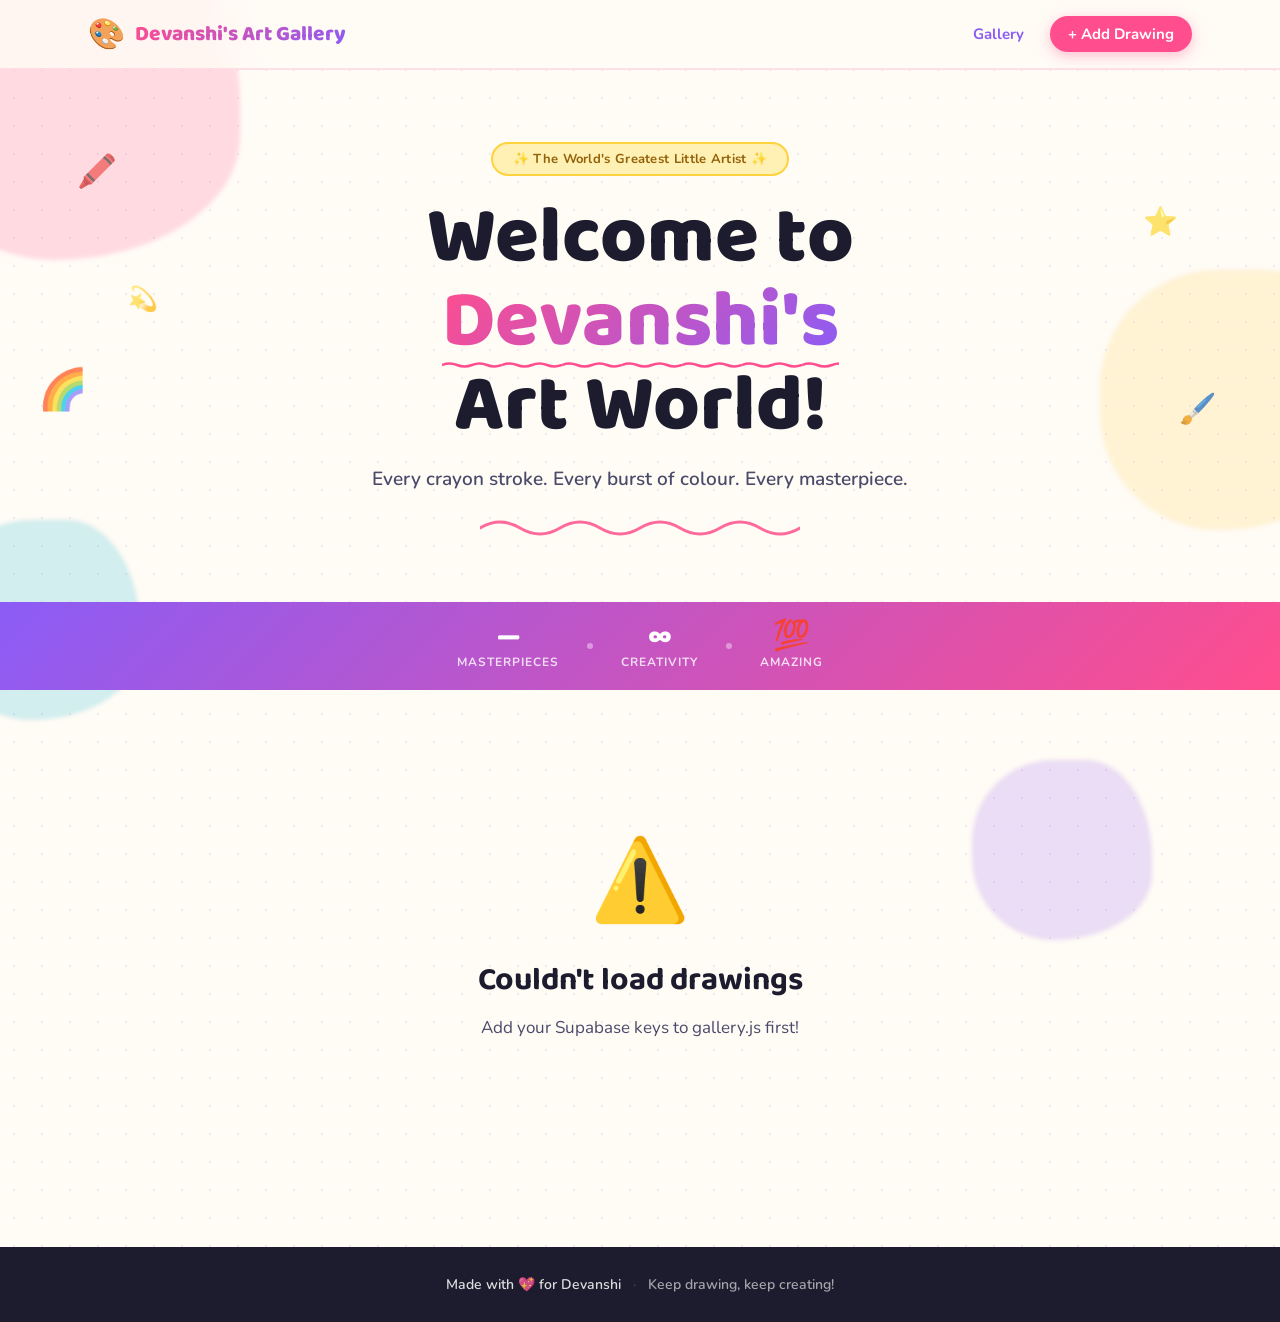
==== index.html @ 85f32cf2 "Add files via upload" ====
<!DOCTYPE html>
<html lang="en">
<head>
  <meta charset="UTF-8"/>
  <meta name="viewport" content="width=device-width, initial-scale=1.0"/>
  <title>Devanshi's Art Gallery 🎨</title>
  <link rel="stylesheet" href="style.css"/>
  <link href="https://fonts.googleapis.com/css2?family=Baloo+2:wght@400;600;800&family=Nunito:wght@400;600;700&display=swap" rel="stylesheet"/>
</head>
<body>

  <!-- Floating paint splotch decorations -->
  <div class="deco deco-1"></div>
  <div class="deco deco-2"></div>
  <div class="deco deco-3"></div>
  <div class="deco deco-4"></div>

  <!-- ===== HEADER ===== -->
  <header class="site-header">
    <div class="header-inner">
      <a href="index.html" class="logo">
        <span class="logo-palette">🎨</span>
        <span class="logo-text">Devanshi's Art Gallery</span>
      </a>
      <nav>
        <a href="index.html" class="nav-link nav-active">Gallery</a>
        <a href="upload.html" class="nav-link nav-upload">+ Add Drawing</a>
      </nav>
    </div>
  </header>

  <!-- ===== HERO ===== -->
  <section class="hero">
    <div class="hero-inner">
      <div class="hero-badge">✨ The World's Greatest Little Artist ✨</div>
      <h1 class="hero-title">
        Welcome to<br/>
        <span class="hero-highlight">Devanshi's</span><br/>
        Art World!
      </h1>
      <p class="hero-sub">Every crayon stroke. Every burst of colour. Every masterpiece.</p>
      <div class="hero-squiggles">
        <svg width="320" height="24" viewBox="0 0 320 24" fill="none">
          <path d="M0 12 Q20 0 40 12 Q60 24 80 12 Q100 0 120 12 Q140 24 160 12 Q180 0 200 12 Q220 24 240 12 Q260 0 280 12 Q300 24 320 12" stroke="#FF6B9D" stroke-width="3" fill="none" stroke-linecap="round"/>
        </svg>
      </div>
    </div>
    <!-- Big floating emoji art elements -->
    <div class="hero-floaties">
      <span class="floaty f1">🖍️</span>
      <span class="floaty f2">⭐</span>
      <span class="floaty f3">🌈</span>
      <span class="floaty f4">🖌️</span>
      <span class="floaty f5">💫</span>
    </div>
  </section>

  <!-- ===== STATS BAR ===== -->
  <div class="stats-bar">
    <div class="stats-inner">
      <div class="stat">
        <span class="stat-num" id="drawing-count">—</span>
        <span class="stat-label">Masterpieces</span>
      </div>
      <div class="stat-dot"></div>
      <div class="stat">
        <span class="stat-num">∞</span>
        <span class="stat-label">Creativity</span>
      </div>
      <div class="stat-dot"></div>
      <div class="stat">
        <span class="stat-num">💯</span>
        <span class="stat-label">Amazing</span>
      </div>
    </div>
  </div>

  <!-- ===== GALLERY ===== -->
  <main class="gallery-section">

    <!-- Loading -->
    <div id="loading" class="loading-wrap">
      <div class="paint-loader">
        <div class="paint-drop pd1"></div>
        <div class="paint-drop pd2"></div>
        <div class="paint-drop pd3"></div>
      </div>
      <p class="loading-text">Loading Devanshi's masterpieces...</p>
    </div>

    <!-- Empty state -->
    <div id="empty-state" class="empty-state" style="display:none">
      <div class="empty-art">🖼️</div>
      <h2>The gallery awaits!</h2>
      <p>No drawings yet — be the first to add one!</p>
      <a href="upload.html" class="btn-primary">Add First Drawing</a>
    </div>

    <!-- Error state -->
    <div id="error-state" class="error-state" style="display:none">
      <div class="empty-art">⚠️</div>
      <h2>Couldn't load drawings</h2>
      <p id="error-detail">Check your Supabase keys in gallery.js</p>
    </div>

    <!-- Grid -->
    <div id="gallery-grid" class="gallery-grid" style="display:none"></div>

  </main>

  <!-- ===== FOOTER ===== -->
  <footer class="site-footer">
    <div class="footer-inner">
      <span class="footer-heart">Made with 💖 for Devanshi</span>
      <span class="footer-dot">·</span>
      <span>Keep drawing, keep creating!</span>
    </div>
  </footer>

  <script src="gallery.js"></script>
</body>
</html>
---- style.css ----
/* ==============================================
   DEVANSHI'S ART GALLERY — style.css v2
   Bold, vibrant, alive with colour and motion
   ============================================== */

@import url('https://fonts.googleapis.com/css2?family=Baloo+2:wght@400;600;800&family=Nunito:wght@400;600;700&display=swap');

/* ── Variables ── */
:root {
  --pink:      #FF4D8D;
  --pink-lt:   #FFB3D1;
  --yellow:    #FFD23F;
  --yellow-lt: #FFF0B3;
  --purple:    #8B5CF6;
  --purple-lt: #DDD6FE;
  --teal:      #06B6D4;
  --teal-lt:   #CFFAFE;
  --orange:    #F97316;
  --orange-lt: #FFEDD5;
  --green:     #22C55E;
  --green-lt:  #DCFCE7;
  --red:       #EF4444;
  --bg:        #FFFBF5;
  --ink:       #1C1C2E;
  --ink-mid:   #4A4A6A;
  --ink-lt:    #8888AA;
  --white:     #FFFFFF;
  --card-r:    22px;
  --shadow-sm: 0 4px 16px rgba(0,0,0,0.09);
  --shadow-md: 0 8px 32px rgba(0,0,0,0.13);
  --shadow-lg: 0 16px 48px rgba(0,0,0,0.16);
  --font-h: 'Baloo 2', cursive;
  --font-b: 'Nunito', sans-serif;
}

*, *::before, *::after { box-sizing: border-box; margin: 0; padding: 0; }
html { scroll-behavior: smooth; }

body {
  font-family: var(--font-b);
  background-color: var(--bg);
  /* Subtle dot-grid background — gives a sketchbook feel */
  background-image: radial-gradient(circle, rgba(139,92,246,0.12) 1px, transparent 1px);
  background-size: 28px 28px;
  color: var(--ink);
  overflow-x: hidden;
}

a { text-decoration: none; color: inherit; }
img { max-width: 100%; display: block; }
button { font-family: var(--font-b); cursor: pointer; border: none; }

/* ── Floating paint-splotch decorations ── */
.deco {
  position: fixed;
  border-radius: 50% 40% 60% 50% / 50% 60% 40% 50%;
  pointer-events: none;
  z-index: 0;
  opacity: 0.18;
  filter: blur(2px);
}
.deco-1 { width: 340px; height: 340px; background: var(--pink);   top: -80px;  left: -100px; animation: drift 12s ease-in-out infinite; }
.deco-2 { width: 260px; height: 260px; background: var(--yellow); top: 30%;    right: -80px; animation: drift 16s ease-in-out infinite reverse; }
.deco-3 { width: 200px; height: 200px; background: var(--teal);   bottom: 20%; left: -60px;  animation: drift 14s ease-in-out infinite 2s; }
.deco-4 { width: 180px; height: 180px; background: var(--purple); bottom: -40px; right: 10%; animation: drift 10s ease-in-out infinite 1s reverse; }

@keyframes drift {
  0%,100% { transform: translate(0,0) rotate(0deg); }
  33%      { transform: translate(18px,-14px) rotate(5deg); }
  66%      { transform: translate(-12px,10px) rotate(-3deg); }
}

/* ==============================================
   HEADER
   ============================================== */
.site-header {
  position: sticky;
  top: 0;
  z-index: 200;
  background: rgba(255,251,245,0.85);
  backdrop-filter: blur(16px);
  -webkit-backdrop-filter: blur(16px);
  border-bottom: 2px solid rgba(255,77,141,0.15);
}

.header-inner {
  max-width: 1160px;
  margin: 0 auto;
  padding: 0 28px;
  height: 68px;
  display: flex;
  align-items: center;
  justify-content: space-between;
}

.logo {
  display: flex;
  align-items: center;
  gap: 10px;
  text-decoration: none;
}
.logo-palette { font-size: 30px; animation: wobble 3s ease-in-out infinite; display: inline-block; }
@keyframes wobble {
  0%,100% { transform: rotate(-8deg); }
  50%      { transform: rotate(8deg); }
}
.logo-text {
  font-family: var(--font-h);
  font-weight: 800;
  font-size: 21px;
  background: linear-gradient(135deg, var(--pink) 0%, var(--purple) 100%);
  -webkit-background-clip: text;
  -webkit-text-fill-color: transparent;
  background-clip: text;
}

nav { display: flex; align-items: center; gap: 8px; }

.nav-link {
  font-weight: 700;
  font-size: 15px;
  color: var(--ink-mid);
  padding: 8px 18px;
  border-radius: 50px;
  transition: all 0.2s;
}
.nav-link:hover { background: var(--purple-lt); color: var(--purple); }
.nav-active     { color: var(--purple) !important; }

.nav-upload {
  background: var(--pink);
  color: var(--white) !important;
  box-shadow: 0 4px 14px rgba(255,77,141,0.35);
  transition: transform 0.15s, box-shadow 0.15s;
}
.nav-upload:hover {
  transform: translateY(-2px);
  box-shadow: 0 8px 22px rgba(255,77,141,0.45);
  background: var(--pink);
}

/* ==============================================
   HERO
   ============================================== */
.hero {
  position: relative;
  text-align: center;
  padding: 72px 24px 56px;
  overflow: hidden;
  z-index: 1;
}

.hero-badge {
  display: inline-block;
  background: var(--yellow-lt);
  border: 2px solid var(--yellow);
  color: #92620A;
  font-weight: 700;
  font-size: 13px;
  padding: 6px 20px;
  border-radius: 50px;
  margin-bottom: 20px;
  letter-spacing: 0.3px;
}

.hero-title {
  font-family: var(--font-h);
  font-weight: 800;
  font-size: clamp(42px, 8vw, 80px);
  line-height: 1.05;
  color: var(--ink);
  margin-bottom: 18px;
}

.hero-highlight {
  position: relative;
  display: inline-block;
  background: linear-gradient(135deg, var(--pink), var(--purple));
  -webkit-background-clip: text;
  -webkit-text-fill-color: transparent;
  background-clip: text;
}

/* Underline squiggle under highlight */
.hero-highlight::after {
  content: '';
  position: absolute;
  bottom: -4px;
  left: 0;
  right: 0;
  height: 6px;
  background: url("data:image/svg+xml,%3Csvg xmlns='http://www.w3.org/2000/svg' width='60' height='6'%3E%3Cpath d='M0 3 Q7.5 0 15 3 Q22.5 6 30 3 Q37.5 0 45 3 Q52.5 6 60 3' stroke='%23FF4D8D' stroke-width='2.5' fill='none'/%3E%3C/svg%3E") repeat-x;
}

.hero-sub {
  font-size: 19px;
  color: var(--ink-mid);
  font-weight: 600;
  margin-bottom: 24px;
}

.hero-squiggles svg { margin: 0 auto; }

/* Floating emoji decorations */
.hero-floaties { position: absolute; inset: 0; pointer-events: none; }
.floaty {
  position: absolute;
  font-size: 36px;
  animation: floatUp 6s ease-in-out infinite;
  opacity: 0.7;
}
.f1 { top: 15%; left: 6%;  animation-delay: 0s;   font-size: 32px; }
.f2 { top: 25%; right: 8%; animation-delay: 1.2s; font-size: 28px; }
.f3 { top: 55%; left: 3%;  animation-delay: 0.6s; font-size: 40px; }
.f4 { top: 60%; right: 5%; animation-delay: 2s;   font-size: 30px; }
.f5 { top: 40%; left: 10%; animation-delay: 1.8s; font-size: 24px; }

@keyframes floatUp {
  0%,100% { transform: translateY(0) rotate(-5deg); }
  50%      { transform: translateY(-18px) rotate(5deg); }
}

/* ==============================================
   STATS BAR
   ============================================== */
.stats-bar {
  background: linear-gradient(135deg, var(--purple) 0%, var(--pink) 100%);
  position: relative;
  z-index: 1;
}
.stats-inner {
  max-width: 600px;
  margin: 0 auto;
  padding: 20px 24px;
  display: flex;
  align-items: center;
  justify-content: center;
  gap: 28px;
}
.stat { text-align: center; color: var(--white); }
.stat-num  { display: block; font-family: var(--font-h); font-size: 30px; font-weight: 800; line-height: 1; }
.stat-label{ display: block; font-size: 12px; font-weight: 700; opacity: 0.8; text-transform: uppercase; letter-spacing: 1px; margin-top: 2px; }
.stat-dot  { width: 6px; height: 6px; background: rgba(255,255,255,0.4); border-radius: 50%; }

/* ==============================================
   GALLERY
   ============================================== */
.gallery-section {
  position: relative;
  z-index: 1;
  max-width: 1160px;
  margin: 0 auto;
  padding: 56px 28px 100px;
}

/* ── Loading ── */
.loading-wrap {
  text-align: center;
  padding: 80px 24px;
}
.paint-loader {
  display: flex;
  justify-content: center;
  gap: 10px;
  margin-bottom: 20px;
}
.paint-drop {
  width: 16px; height: 16px; border-radius: 50%;
  animation: bounce 1s ease-in-out infinite;
}
.pd1 { background: var(--pink);   animation-delay: 0s; }
.pd2 { background: var(--yellow); animation-delay: 0.15s; }
.pd3 { background: var(--purple); animation-delay: 0.3s; }
@keyframes bounce {
  0%,100% { transform: translateY(0); }
  50%      { transform: translateY(-18px); }
}
.loading-text { font-family: var(--font-h); font-size: 20px; color: var(--ink-mid); }

/* ── Empty & Error ── */
.empty-state, .error-state {
  text-align: center;
  padding: 80px 24px;
}
.empty-art { font-size: 80px; margin-bottom: 20px; animation: floatUp 4s ease-in-out infinite; display: block; }
.empty-state h2, .error-state h2 {
  font-family: var(--font-h); font-size: 32px; margin-bottom: 10px;
}
.empty-state p, .error-state p {
  color: var(--ink-mid); font-size: 17px; margin-bottom: 28px;
}

/* ── Gallery Grid ── */
.gallery-grid {
  display: grid;
  grid-template-columns: repeat(auto-fill, minmax(290px, 1fr));
  gap: 32px;
}

/* ── Drawing Card ── */
.drawing-card {
  background: var(--white);
  border-radius: var(--card-r);
  overflow: hidden;
  box-shadow: var(--shadow-sm);
  transition: transform 0.3s cubic-bezier(.34,1.56,.64,1), box-shadow 0.3s;
  position: relative;
  border: 3px solid transparent;
}
.drawing-card:hover {
  transform: translateY(-10px) rotate(1deg);
  box-shadow: var(--shadow-lg);
}

/* Each card has a colourful top stripe */
.drawing-card::before {
  content: '';
  display: block;
  height: 8px;
  width: 100%;
}
.stripe-pink::before   { background: linear-gradient(90deg, var(--pink), var(--pink-lt)); }
.stripe-yellow::before { background: linear-gradient(90deg, var(--yellow), var(--yellow-lt)); }
.stripe-purple::before { background: linear-gradient(90deg, var(--purple), var(--purple-lt)); }
.stripe-teal::before   { background: linear-gradient(90deg, var(--teal), var(--teal-lt)); }
.stripe-orange::before { background: linear-gradient(90deg, var(--orange), var(--orange-lt)); }
.stripe-green::before  { background: linear-gradient(90deg, var(--green), var(--green-lt)); }

.card-img-wrap {
  aspect-ratio: 4/3;
  overflow: hidden;
  background: #F8F4FF;
}
.card-img-wrap img {
  width: 100%; height: 100%;
  object-fit: cover;
  transition: transform 0.5s cubic-bezier(.25,.46,.45,.94);
}
.drawing-card:hover .card-img-wrap img { transform: scale(1.08); }

.card-body { padding: 18px 20px 20px; }

.card-title {
  font-family: var(--font-h);
  font-weight: 800;
  font-size: 19px;
  color: var(--ink);
  white-space: nowrap;
  overflow: hidden;
  text-overflow: ellipsis;
  margin-bottom: 10px;
}

.card-footer {
  display: flex;
  justify-content: space-between;
  align-items: center;
}

.card-artist {
  display: inline-flex;
  align-items: center;
  gap: 5px;
  background: var(--purple-lt);
  color: #5B21B6;
  font-size: 13px;
  font-weight: 700;
  padding: 4px 12px;
  border-radius: 50px;
}

.card-date {
  font-size: 12px;
  color: var(--ink-lt);
  font-weight: 600;
}

/* ── Card index number (like a real gallery tag) ── */
.card-tag {
  position: absolute;
  bottom: 72px;
  right: 14px;
  width: 28px;
  height: 28px;
  background: var(--ink);
  color: var(--white);
  font-size: 11px;
  font-weight: 800;
  border-radius: 50%;
  display: flex;
  align-items: center;
  justify-content: center;
}

/* ==============================================
   BUTTONS
   ============================================== */
.btn-primary {
  display: inline-flex;
  align-items: center;
  justify-content: center;
  gap: 8px;
  background: linear-gradient(135deg, var(--pink), var(--purple));
  color: var(--white);
  font-family: var(--font-h);
  font-weight: 800;
  font-size: 17px;
  padding: 14px 34px;
  border-radius: 50px;
  border: none;
  cursor: pointer;
  box-shadow: 0 6px 20px rgba(255,77,141,0.4);
  transition: transform 0.15s, box-shadow 0.15s;
  text-decoration: none;
}
.btn-primary:hover {
  transform: translateY(-3px);
  box-shadow: 0 10px 28px rgba(255,77,141,0.5);
}

.btn-ghost {
  display: inline-flex;
  align-items: center;
  justify-content: center;
  background: transparent;
  color: var(--ink-mid);
  font-family: var(--font-b);
  font-weight: 700;
  font-size: 16px;
  padding: 14px 28px;
  border-radius: 50px;
  border: 2px solid rgba(0,0,0,0.15);
  cursor: pointer;
  transition: all 0.15s;
}
.btn-ghost:hover { border-color: var(--ink-mid); color: var(--ink); background: rgba(0,0,0,0.04); }

/* ==============================================
   PASSWORD GATE
   ============================================== */
.upload-main {
  position: relative;
  z-index: 1;
  min-height: 70vh;
  display: flex;
  align-items: center;
  justify-content: center;
  padding: 40px 24px 80px;
}

.gate-wrap { width: 100%; max-width: 440px; }

.gate-card {
  background: var(--white);
  border-radius: 28px;
  box-shadow: var(--shadow-lg);
  padding: 48px 40px;
  text-align: center;
  border: 3px solid transparent;
  background-clip: padding-box;
  position: relative;
}

/* Rainbow border on the gate card */
.gate-card::before {
  content: '';
  position: absolute;
  inset: -3px;
  border-radius: 30px;
  background: linear-gradient(135deg, var(--pink), var(--yellow), var(--teal), var(--purple));
  z-index: -1;
}

.gate-icon  { font-size: 64px; margin-bottom: 16px; display: block; animation: floatUp 3s ease-in-out infinite; }
.gate-title { font-family: var(--font-h); font-weight: 800; font-size: 34px; color: var(--ink); margin-bottom: 8px; }
.gate-sub   { color: var(--ink-mid); font-size: 16px; font-weight: 600; margin-bottom: 28px; }

.gate-form {
  display: flex;
  flex-direction: column;
  gap: 14px;
}

.gate-input {
  font-family: var(--font-b);
  font-size: 17px;
  padding: 14px 20px;
  border: 2px solid rgba(0,0,0,0.12);
  border-radius: 14px;
  text-align: center;
  letter-spacing: 4px;
  outline: none;
  transition: border-color 0.2s, box-shadow 0.2s;
  background: #FAFAFA;
}
.gate-input:focus {
  border-color: var(--purple);
  box-shadow: 0 0 0 4px rgba(139,92,246,0.12);
}

.gate-btn { width: 100%; }

.gate-error {
  margin-top: 12px;
  color: var(--red);
  font-weight: 700;
  font-size: 15px;
  animation: shake 0.4s ease;
}
@keyframes shake {
  0%,100% { transform: translateX(0); }
  20%,60%  { transform: translateX(-8px); }
  40%,80%  { transform: translateX(8px); }
}

.gate-hint { margin-top: 20px; color: var(--ink-lt); font-size: 13px; font-weight: 600; }

/* ==============================================
   UPLOAD FORM
   ============================================== */
.upload-wrap { width: 100%; max-width: 560px; }

.upload-card {
  background: var(--white);
  border-radius: 28px;
  box-shadow: var(--shadow-lg);
  padding: 44px 40px;
}

.upload-heading {
  text-align: center;
  margin-bottom: 32px;
}
.upload-heading h1 {
  font-family: var(--font-h);
  font-weight: 800;
  font-size: 32px;
  color: var(--ink);
  margin-bottom: 6px;
}
.upload-heading p { color: var(--ink-mid); font-size: 16px; }

/* ── Drop zone ── */
.drop-zone {
  border: 3px dashed rgba(139,92,246,0.4);
  border-radius: 20px;
  background: linear-gradient(135deg, #FAFAFE, #FFF5FB);
  min-height: 220px;
  display: flex;
  align-items: center;
  justify-content: center;
  cursor: pointer;
  transition: all 0.2s;
  position: relative;
  overflow: hidden;
  margin-bottom: 28px;
}
.drop-zone:hover, .drop-zone.dragover {
  border-color: var(--pink);
  background: linear-gradient(135deg, #FFF0FA, #F5F0FF);
  transform: scale(1.01);
}

.drop-content { text-align: center; padding: 28px; }
.drop-icon-wrap {
  position: relative;
  display: inline-block;
  margin-bottom: 14px;
}
.drop-main-icon { font-size: 56px; display: block; }
.drop-plus {
  position: absolute;
  bottom: -2px; right: -6px;
  width: 24px; height: 24px;
  background: var(--pink);
  color: white;
  border-radius: 50%;
  font-size: 16px;
  font-weight: 800;
  display: flex;
  align-items: center;
  justify-content: center;
  line-height: 1;
}
.drop-title { font-family: var(--font-h); font-size: 20px; color: var(--ink); margin-bottom: 8px; }
.drop-or {
  margin: 10px 0;
  color: var(--ink-lt);
  font-size: 14px;
  display: flex;
  align-items: center;
  gap: 10px;
}
.drop-or::before, .drop-or::after {
  content: '';
  flex: 1;
  height: 1px;
  background: rgba(0,0,0,0.1);
}
.btn-choose {
  display: inline-block;
  background: var(--purple-lt);
  color: #5B21B6;
  font-weight: 700;
  font-size: 15px;
  padding: 9px 22px;
  border-radius: 50px;
  border: none;
  cursor: pointer;
  margin-bottom: 10px;
  transition: background 0.15s;
}
.btn-choose:hover { background: var(--purple); color: white; }
.drop-hint { font-size: 12px; color: var(--ink-lt); margin-top: 6px; }

.preview-wrap { position: relative; width: 100%; padding: 12px; }
.image-preview { width: 100%; max-height: 280px; object-fit: contain; border-radius: 12px; }
.preview-clear {
  position: absolute;
  top: 18px; right: 18px;
  width: 30px; height: 30px;
  background: var(--ink);
  color: white;
  border-radius: 50%;
  font-size: 13px;
  font-weight: 800;
  border: none;
  cursor: pointer;
  display: flex;
  align-items: center;
  justify-content: center;
  opacity: 0.7;
  transition: opacity 0.15s;
}
.preview-clear:hover { opacity: 1; }

/* ── Fields ── */
.field-group { display: flex; flex-direction: column; gap: 8px; margin-bottom: 20px; }
.field-label { font-weight: 700; font-size: 15px; color: var(--ink); }
.field-input {
  font-family: var(--font-b);
  font-size: 16px;
  padding: 14px 18px;
  border: 2px solid rgba(0,0,0,0.1);
  border-radius: 14px;
  outline: none;
  transition: border-color 0.2s, box-shadow 0.2s;
  background: #FAFAFA;
}
.field-input:focus {
  border-color: var(--purple);
  box-shadow: 0 0 0 4px rgba(139,92,246,0.1);
}

/* ── Upload button ── */
.btn-upload {
  width: 100%;
  background: linear-gradient(135deg, var(--pink), var(--purple));
  color: white;
  font-family: var(--font-h);
  font-weight: 800;
  font-size: 20px;
  padding: 16px;
  border-radius: 50px;
  border: none;
  cursor: pointer;
  box-shadow: 0 6px 24px rgba(255,77,141,0.4);
  transition: transform 0.15s, box-shadow 0.15s;
  margin-top: 8px;
}
.btn-upload:hover:not(:disabled) {
  transform: translateY(-3px);
  box-shadow: 0 10px 32px rgba(255,77,141,0.5);
}
.btn-upload:disabled { opacity: 0.55; cursor: not-allowed; }

/* ── Success ── */
.success-msg {
  text-align: center;
  padding: 16px 0 8px;
}
.success-burst {
  font-size: 80px;
  display: block;
  margin-bottom: 16px;
  animation: pop 0.4s cubic-bezier(.34,1.56,.64,1);
}
@keyframes pop {
  0%   { transform: scale(0); }
  100% { transform: scale(1); }
}
.success-msg h2 {
  font-family: var(--font-h);
  font-size: 30px;
  color: var(--green);
  margin-bottom: 8px;
}
.success-msg p { color: var(--ink-mid); font-size: 16px; margin-bottom: 28px; }
.success-btns { display: flex; gap: 12px; justify-content: center; flex-wrap: wrap; }

/* ── Error msg ── */
.upload-error-msg {
  background: #FFF0F0;
  border: 2px solid #FFB3B3;
  border-radius: 12px;
  padding: 13px 18px;
  color: var(--red);
  font-weight: 700;
  font-size: 14px;
  margin-bottom: 16px;
}

/* ==============================================
   FOOTER
   ============================================== */
.site-footer {
  position: relative;
  z-index: 1;
  background: var(--ink);
  padding: 28px 24px;
}
.footer-inner {
  max-width: 600px;
  margin: 0 auto;
  text-align: center;
  color: rgba(255,255,255,0.6);
  font-size: 14px;
  font-weight: 600;
  display: flex;
  gap: 12px;
  justify-content: center;
  align-items: center;
  flex-wrap: wrap;
}
.footer-heart { color: rgba(255,255,255,0.85); }
.footer-dot   { opacity: 0.3; }

/* ==============================================
   RESPONSIVE
   ============================================== */
@media (max-width: 640px) {
  .logo-text     { font-size: 16px; }
  .nav-link      { font-size: 13px; padding: 7px 13px; }
  .hero          { padding: 48px 16px 40px; }
  .hero-title    { font-size: 38px; }
  .gallery-grid  { grid-template-columns: 1fr 1fr; gap: 16px; }
  .upload-card, .gate-card { padding: 32px 24px; }
  .stats-inner   { gap: 16px; }
  .floaty        { opacity: 0.4; }
}

@media (max-width: 420px) {
  .gallery-grid { grid-template-columns: 1fr; }
  .hero-title   { font-size: 32px; }
}
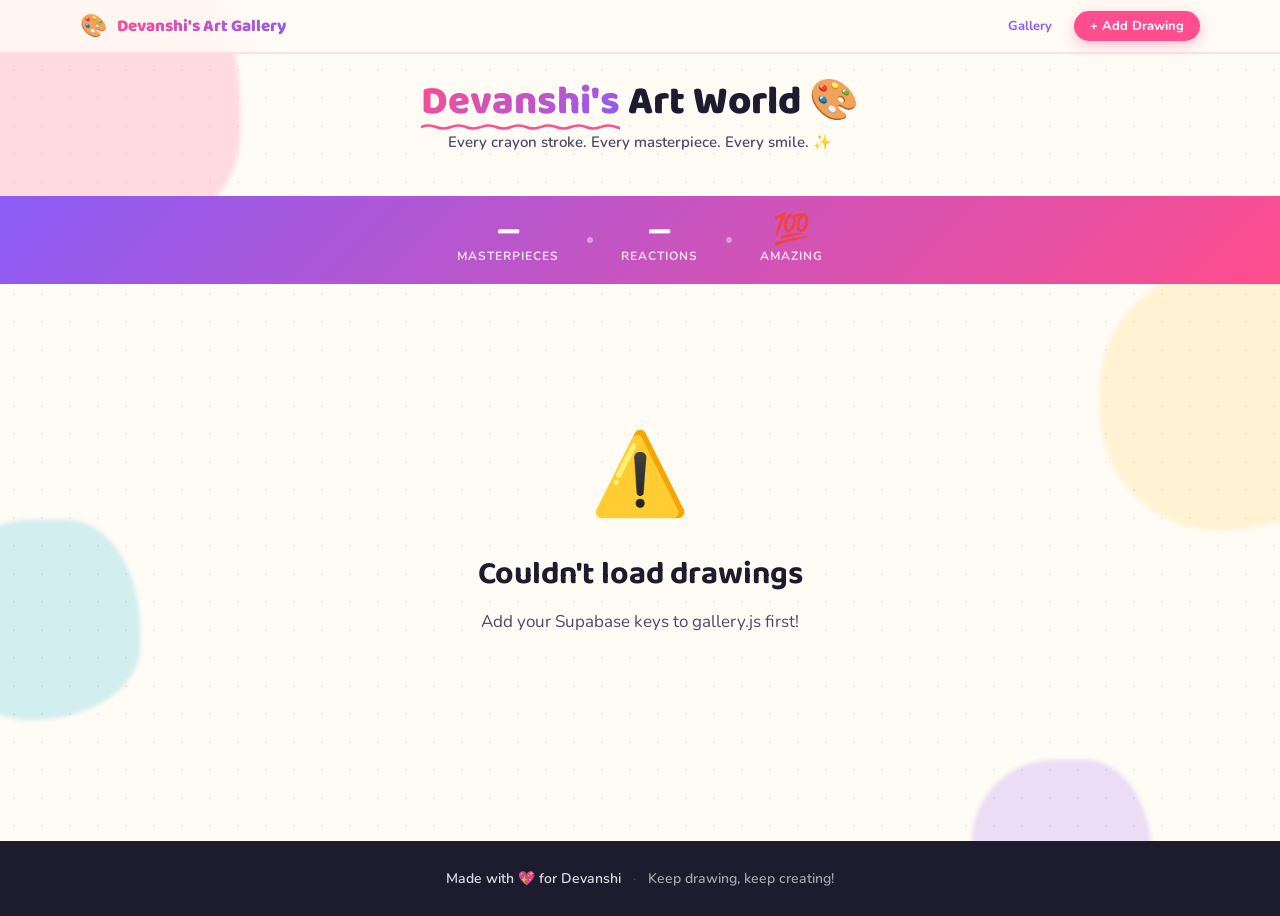
==== commit 6e4add82: "Add files via upload" ====
--- a/index.html
+++ b/index.html
@@ -9,13 +9,12 @@
 </head>
 <body>
 
-  <!-- Floating paint splotch decorations -->
   <div class="deco deco-1"></div>
   <div class="deco deco-2"></div>
   <div class="deco deco-3"></div>
   <div class="deco deco-4"></div>
 
-  <!-- ===== HEADER ===== -->
+  <!-- COMPACT HEADER -->
   <header class="site-header">
     <div class="header-inner">
       <a href="index.html" class="logo">
@@ -29,33 +28,13 @@
     </div>
   </header>
 
-  <!-- ===== HERO ===== -->
+  <!-- COMPACT HERO -->
   <section class="hero">
-    <div class="hero-inner">
-      <div class="hero-badge">✨ The World's Greatest Little Artist ✨</div>
-      <h1 class="hero-title">
-        Welcome to<br/>
-        <span class="hero-highlight">Devanshi's</span><br/>
-        Art World!
-      </h1>
-      <p class="hero-sub">Every crayon stroke. Every burst of colour. Every masterpiece.</p>
-      <div class="hero-squiggles">
-        <svg width="320" height="24" viewBox="0 0 320 24" fill="none">
-          <path d="M0 12 Q20 0 40 12 Q60 24 80 12 Q100 0 120 12 Q140 24 160 12 Q180 0 200 12 Q220 24 240 12 Q260 0 280 12 Q300 24 320 12" stroke="#FF6B9D" stroke-width="3" fill="none" stroke-linecap="round"/>
-        </svg>
-      </div>
-    </div>
-    <!-- Big floating emoji art elements -->
-    <div class="hero-floaties">
-      <span class="floaty f1">🖍️</span>
-      <span class="floaty f2">⭐</span>
-      <span class="floaty f3">🌈</span>
-      <span class="floaty f4">🖌️</span>
-      <span class="floaty f5">💫</span>
-    </div>
+    <h1 class="hero-title"><span class="hero-highlight">Devanshi's</span> Art World 🎨</h1>
+    <p class="hero-sub">Every crayon stroke. Every masterpiece. Every smile. ✨</p>
   </section>
 
-  <!-- ===== STATS BAR ===== -->
+  <!-- STATS BAR -->
   <div class="stats-bar">
     <div class="stats-inner">
       <div class="stat">
@@ -64,8 +43,8 @@
       </div>
       <div class="stat-dot"></div>
       <div class="stat">
-        <span class="stat-num">∞</span>
-        <span class="stat-label">Creativity</span>
+        <span class="stat-num" id="total-reactions">—</span>
+        <span class="stat-label">Reactions</span>
       </div>
       <div class="stat-dot"></div>
       <div class="stat">
@@ -75,10 +54,8 @@
     </div>
   </div>
 
-  <!-- ===== GALLERY ===== -->
+  <!-- GALLERY -->
   <main class="gallery-section">
-
-    <!-- Loading -->
     <div id="loading" class="loading-wrap">
       <div class="paint-loader">
         <div class="paint-drop pd1"></div>
@@ -88,7 +65,6 @@
       <p class="loading-text">Loading Devanshi's masterpieces...</p>
     </div>
 
-    <!-- Empty state -->
     <div id="empty-state" class="empty-state" style="display:none">
       <div class="empty-art">🖼️</div>
       <h2>The gallery awaits!</h2>
@@ -96,19 +72,65 @@
       <a href="upload.html" class="btn-primary">Add First Drawing</a>
     </div>
 
-    <!-- Error state -->
     <div id="error-state" class="error-state" style="display:none">
       <div class="empty-art">⚠️</div>
       <h2>Couldn't load drawings</h2>
       <p id="error-detail">Check your Supabase keys in gallery.js</p>
     </div>
 
-    <!-- Grid -->
     <div id="gallery-grid" class="gallery-grid" style="display:none"></div>
-
   </main>
 
-  <!-- ===== FOOTER ===== -->
+  <!-- DRAWING MODAL -->
+  <div id="modal-overlay" class="modal-overlay" style="display:none" onclick="closeModal(event)">
+    <div class="modal-card">
+      <button class="modal-close" onclick="document.getElementById('modal-overlay').style.display='none'">✕</button>
+      <img id="modal-img" class="modal-img" src="" alt=""/>
+      <div class="modal-body">
+        <h2 id="modal-title" class="modal-title"></h2>
+        <div class="modal-meta">
+          <span id="modal-artist" class="modal-artist"></span>
+          <span id="modal-date" class="modal-date"></span>
+        </div>
+        <div class="boost-banner">
+          <span id="boost-msg" class="boost-msg"></span>
+        </div>
+        <div class="reaction-bar">
+          <button class="reaction-btn" onclick="react('heart')" id="btn-heart">
+            <span class="reaction-emoji">❤️</span>
+            <span class="reaction-label">Love it</span>
+            <span class="reaction-count" id="count-heart">0</span>
+          </button>
+          <button class="reaction-btn" onclick="react('clap')" id="btn-clap">
+            <span class="reaction-emoji">👏</span>
+            <span class="reaction-label">Bravo!</span>
+            <span class="reaction-count" id="count-clap">0</span>
+          </button>
+          <button class="reaction-btn" onclick="react('star')" id="btn-star">
+            <span class="reaction-emoji">⭐</span>
+            <span class="reaction-label">Star!</span>
+            <span class="reaction-count" id="count-star">0</span>
+          </button>
+          <button class="reaction-btn" onclick="react('fire')" id="btn-fire">
+            <span class="reaction-emoji">🔥</span>
+            <span class="reaction-label">Amazing</span>
+            <span class="reaction-count" id="count-fire">0</span>
+          </button>
+        </div>
+        <div class="comments-section">
+          <h3 class="comments-title">💬 Leave a message for Devanshi!</h3>
+          <div id="comments-list" class="comments-list"></div>
+          <div class="comment-form">
+            <input type="text" id="comment-name" class="comment-input" placeholder="Your name (e.g. Grandma 👵)" maxlength="40"/>
+            <textarea id="comment-text" class="comment-textarea" placeholder="Tell Devanshi what you love about this drawing! 🌟" maxlength="200" rows="2"></textarea>
+            <button onclick="submitComment()" class="btn-comment">Send message 💌</button>
+          </div>
+        </div>
+      </div>
+    </div>
+  </div>
+
+  <!-- FOOTER -->
   <footer class="site-footer">
     <div class="footer-inner">
       <span class="footer-heart">Made with 💖 for Devanshi</span>
--- a/style.css
+++ b/style.css
@@ -753,3 +753,266 @@
   .gallery-grid { grid-template-columns: 1fr; }
   .hero-title   { font-size: 32px; }
 }
+
+/* ==============================================
+   COMPACT HEADER & HERO OVERRIDES
+   ============================================== */
+.site-header { border-bottom-width: 2px; }
+.header-inner { height: 52px; padding: 0 20px; }
+.logo-palette { font-size: 22px; }
+.logo-text    { font-size: 17px; }
+.nav-link     { font-size: 13px; padding: 6px 14px; }
+.nav-upload   { padding: 6px 16px; }
+
+.hero {
+  padding: 24px 24px 20px;
+  text-align: center;
+  position: relative;
+  z-index: 1;
+}
+.hero-title {
+  font-family: var(--font-h);
+  font-weight: 800;
+  font-size: clamp(24px, 5vw, 40px);
+  margin-bottom: 6px;
+  line-height: 1.2;
+}
+.hero-sub { font-size: 15px; color: var(--ink-mid); font-weight: 600; }
+
+/* ==============================================
+   CARD — clickable, show mini reaction strip
+   ============================================== */
+.drawing-card { cursor: pointer; }
+
+.card-reactions {
+  display: flex;
+  gap: 8px;
+  padding: 10px 18px 14px;
+  border-top: 1px solid rgba(0,0,0,0.05);
+}
+.card-reaction-pill {
+  display: inline-flex;
+  align-items: center;
+  gap: 3px;
+  background: #F5F3FF;
+  border-radius: 50px;
+  padding: 3px 10px;
+  font-size: 13px;
+  font-weight: 700;
+  color: #5B21B6;
+}
+
+/* ==============================================
+   MODAL OVERLAY
+   ============================================== */
+.modal-overlay {
+  position: fixed;
+  inset: 0;
+  background: rgba(28,28,46,0.75);
+  z-index: 1000;
+  display: flex;
+  align-items: center;
+  justify-content: center;
+  padding: 16px;
+  backdrop-filter: blur(6px);
+  -webkit-backdrop-filter: blur(6px);
+  overflow-y: auto;
+}
+
+.modal-card {
+  background: var(--white);
+  border-radius: 24px;
+  max-width: 560px;
+  width: 100%;
+  position: relative;
+  box-shadow: 0 24px 80px rgba(0,0,0,0.3);
+  overflow: hidden;
+  animation: modalPop 0.3s cubic-bezier(.34,1.56,.64,1);
+  margin: auto;
+}
+@keyframes modalPop {
+  0%   { transform: scale(0.85); opacity: 0; }
+  100% { transform: scale(1);    opacity: 1; }
+}
+
+.modal-close {
+  position: absolute;
+  top: 14px; right: 14px;
+  width: 34px; height: 34px;
+  background: rgba(0,0,0,0.12);
+  border: none;
+  border-radius: 50%;
+  font-size: 14px;
+  font-weight: 800;
+  cursor: pointer;
+  z-index: 10;
+  display: flex; align-items: center; justify-content: center;
+  transition: background 0.15s;
+  color: var(--ink);
+}
+.modal-close:hover { background: rgba(0,0,0,0.22); }
+
+.modal-img {
+  width: 100%;
+  max-height: 320px;
+  object-fit: contain;
+  background: #F8F4FF;
+  display: block;
+}
+
+.modal-body { padding: 20px 24px 28px; }
+
+.modal-title {
+  font-family: var(--font-h);
+  font-size: 26px;
+  font-weight: 800;
+  color: var(--ink);
+  margin-bottom: 6px;
+}
+
+.modal-meta {
+  display: flex;
+  gap: 12px;
+  align-items: center;
+  margin-bottom: 16px;
+  flex-wrap: wrap;
+}
+.modal-artist {
+  background: var(--purple-lt);
+  color: #5B21B6;
+  font-size: 13px;
+  font-weight: 700;
+  padding: 3px 12px;
+  border-radius: 50px;
+}
+.modal-date { font-size: 13px; color: var(--ink-lt); font-weight: 600; }
+
+/* Confidence booster banner */
+.boost-banner {
+  background: linear-gradient(135deg, #FFF9E6, #FFF0F7);
+  border: 2px solid var(--yellow);
+  border-radius: 14px;
+  padding: 12px 16px;
+  margin-bottom: 20px;
+  text-align: center;
+}
+.boost-msg {
+  font-family: var(--font-h);
+  font-size: 16px;
+  color: #92400E;
+  font-weight: 600;
+}
+
+/* ==============================================
+   REACTION BAR
+   ============================================== */
+.reaction-bar {
+  display: flex;
+  gap: 10px;
+  margin-bottom: 24px;
+  flex-wrap: wrap;
+}
+
+.reaction-btn {
+  flex: 1;
+  min-width: 80px;
+  display: flex;
+  flex-direction: column;
+  align-items: center;
+  gap: 4px;
+  background: #F8F4FF;
+  border: 2px solid transparent;
+  border-radius: 16px;
+  padding: 12px 8px;
+  cursor: pointer;
+  transition: all 0.15s;
+  font-family: var(--font-b);
+}
+.reaction-btn:hover {
+  background: var(--purple-lt);
+  border-color: var(--purple);
+  transform: translateY(-3px) scale(1.05);
+}
+.reaction-btn.reacted {
+  background: var(--purple-lt);
+  border-color: var(--purple);
+}
+.reaction-emoji {
+  font-size: 28px;
+  display: block;
+  line-height: 1;
+  transition: transform 0.2s cubic-bezier(.34,1.56,.64,1);
+}
+.reaction-btn:hover .reaction-emoji,
+.reaction-btn.reacted .reaction-emoji { transform: scale(1.3); }
+
+.reaction-label { font-size: 11px; color: var(--ink-lt); font-weight: 700; text-transform: uppercase; letter-spacing: 0.5px; }
+.reaction-count { font-size: 18px; font-weight: 800; color: var(--purple); font-family: var(--font-h); }
+
+/* ==============================================
+   COMMENTS
+   ============================================== */
+.comments-section { border-top: 2px solid rgba(0,0,0,0.06); padding-top: 20px; }
+
+.comments-title {
+  font-family: var(--font-h);
+  font-size: 18px;
+  color: var(--ink);
+  margin-bottom: 14px;
+}
+
+.comments-list { display: flex; flex-direction: column; gap: 10px; margin-bottom: 16px; }
+
+.comment-bubble {
+  background: linear-gradient(135deg, #F0FDF4, #F0F9FF);
+  border-radius: 14px;
+  padding: 12px 16px;
+  border-left: 4px solid var(--green);
+  animation: slideIn 0.3s ease;
+}
+@keyframes slideIn {
+  from { opacity: 0; transform: translateY(8px); }
+  to   { opacity: 1; transform: translateY(0); }
+}
+.comment-name {
+  font-weight: 700;
+  font-size: 13px;
+  color: var(--green);
+  margin-bottom: 4px;
+}
+.comment-text { font-size: 15px; color: var(--ink); line-height: 1.5; }
+.comment-time { font-size: 11px; color: var(--ink-lt); margin-top: 4px; }
+
+.no-comments { text-align: center; color: var(--ink-lt); font-size: 14px; padding: 12px 0; }
+
+.comment-form { display: flex; flex-direction: column; gap: 10px; }
+
+.comment-input, .comment-textarea {
+  font-family: var(--font-b);
+  font-size: 15px;
+  padding: 11px 16px;
+  border: 2px solid rgba(0,0,0,0.1);
+  border-radius: 12px;
+  outline: none;
+  resize: none;
+  transition: border-color 0.2s;
+}
+.comment-input:focus, .comment-textarea:focus { border-color: var(--green); }
+
+.btn-comment {
+  background: linear-gradient(135deg, var(--green), #16A34A);
+  color: white;
+  font-family: var(--font-h);
+  font-weight: 800;
+  font-size: 16px;
+  padding: 12px 24px;
+  border: none;
+  border-radius: 50px;
+  cursor: pointer;
+  box-shadow: 0 4px 14px rgba(34,197,94,0.4);
+  transition: transform 0.15s, box-shadow 0.15s;
+}
+.btn-comment:hover {
+  transform: translateY(-2px);
+  box-shadow: 0 8px 20px rgba(34,197,94,0.45);
+}
